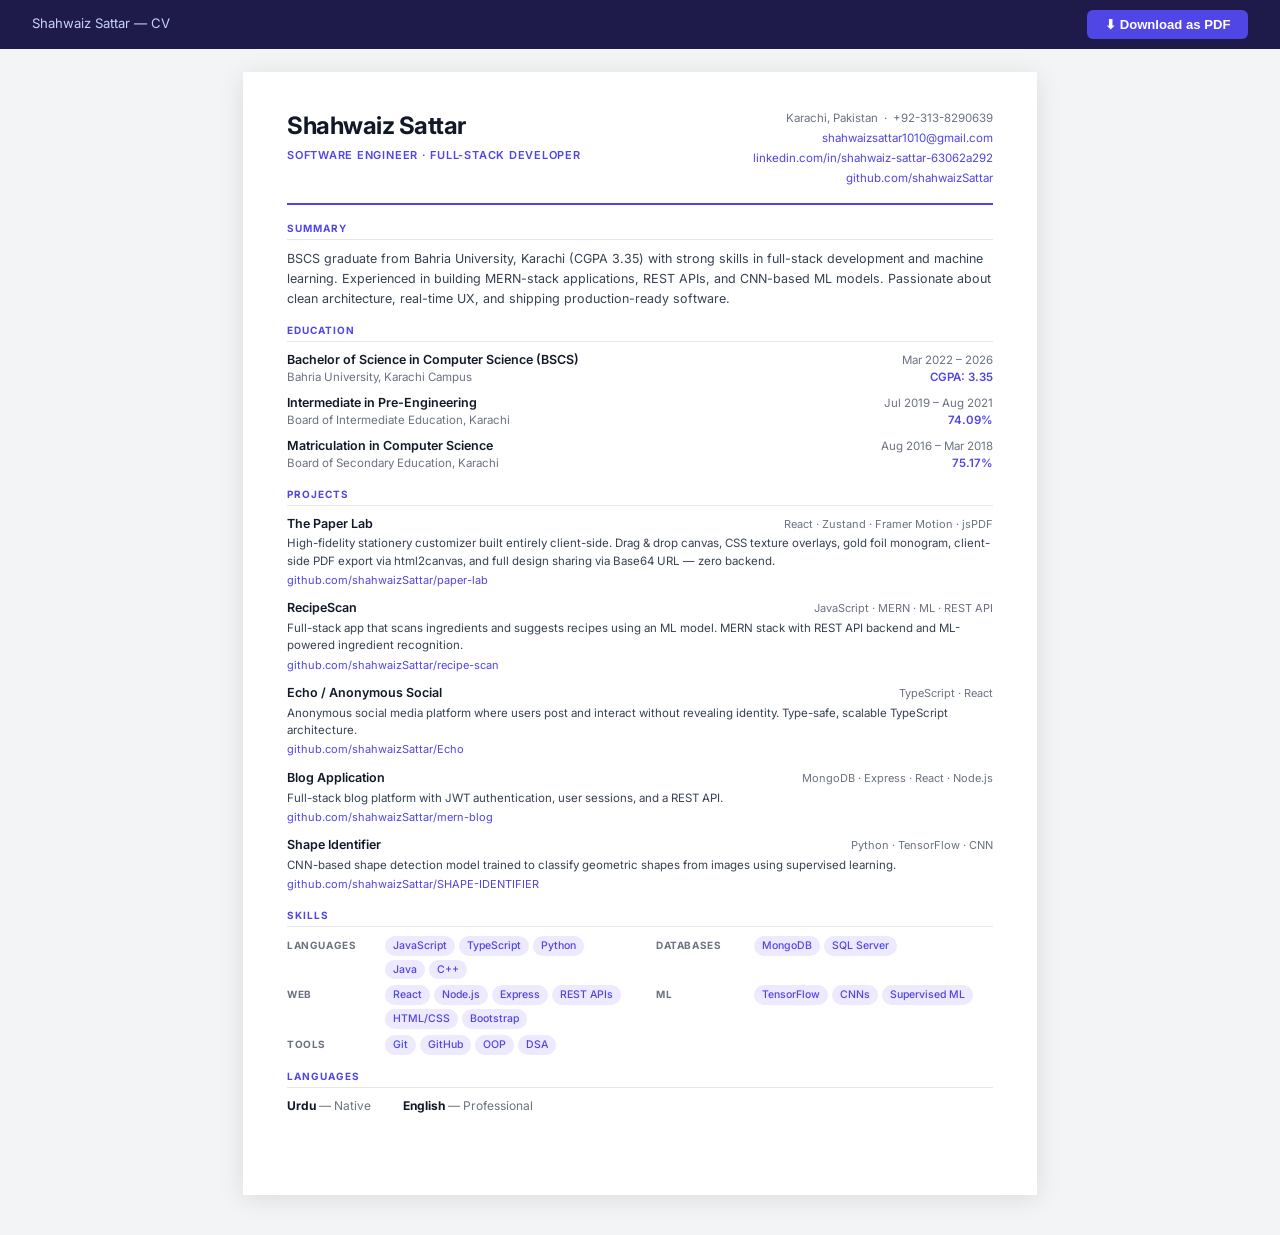
==== cv.html @ 79f1ed9a "Initial portfolio commit" ====
<!DOCTYPE html>
<html lang="en">
<head>
  <meta charset="UTF-8" />
  <meta name="viewport" content="width=device-width, initial-scale=1.0" />
  <title>Shahwaiz Sattar — CV</title>
  <link rel="preconnect" href="https://fonts.googleapis.com" />
  <link href="https://fonts.googleapis.com/css2?family=Inter:wght@300;400;500;600;700&display=swap" rel="stylesheet" />
  <style>
    *, *::before, *::after { box-sizing: border-box; margin: 0; padding: 0; }

    :root {
      --accent: #4f46e5;
      --text: #111827;
      --muted: #6b7280;
      --border: #e5e7eb;
    }

    body {
      font-family: 'Inter', sans-serif;
      background: #f3f4f6;
      color: var(--text);
      font-size: 13px;
      line-height: 1.5;
    }

    /* ── DOWNLOAD BAR ── */
    .bar {
      position: fixed;
      top: 0; left: 0; right: 0;
      z-index: 100;
      background: #1e1b4b;
      padding: 0.6rem 2rem;
      display: flex;
      align-items: center;
      justify-content: space-between;
    }
    .bar span { color: #c7d2fe; font-size: 0.82rem; }
    .dl-btn {
      background: #4f46e5;
      color: #fff;
      border: none;
      padding: 0.45rem 1.1rem;
      border-radius: 6px;
      font-size: 0.82rem;
      font-weight: 600;
      cursor: pointer;
    }
    .dl-btn:hover { background: #4338ca; }

    /* ── PAGE WRAPPER ── */
    .page {
      width: 794px;
      min-height: 1123px;
      margin: 72px auto 40px;
      background: #fff;
      box-shadow: 0 4px 24px rgba(0,0,0,0.1);
      padding: 36px 44px 32px;
    }

    /* ── HEADER ── */
    .cv-header {
      display: flex;
      justify-content: space-between;
      align-items: flex-start;
      padding-bottom: 14px;
      border-bottom: 2px solid var(--accent);
      margin-bottom: 16px;
    }
    .cv-name { font-size: 24px; font-weight: 700; letter-spacing: -0.02em; }
    .cv-title {
      font-size: 11px; font-weight: 600;
      color: var(--accent);
      text-transform: uppercase;
      letter-spacing: 0.07em;
      margin-top: 3px;
    }
    .cv-contact {
      text-align: right;
      font-size: 11.5px;
      color: var(--muted);
      line-height: 1.75;
    }
    .cv-contact a { color: var(--accent); text-decoration: none; }

    /* ── SECTION ── */
    .sec { margin-bottom: 14px; }
    .sec-title {
      font-size: 10px; font-weight: 700;
      text-transform: uppercase;
      letter-spacing: 0.1em;
      color: var(--accent);
      border-bottom: 1px solid var(--border);
      padding-bottom: 3px;
      margin-bottom: 9px;
    }

    /* ── SUMMARY ── */
    .summary { font-size: 12.5px; color: #374151; line-height: 1.6; }

    /* ── EDUCATION ── */
    .edu-row {
      display: flex;
      justify-content: space-between;
      align-items: baseline;
      margin-bottom: 7px;
      gap: 1rem;
    }
    .edu-deg { font-weight: 600; font-size: 12.5px; }
    .edu-school { font-size: 11.5px; color: var(--muted); }
    .edu-right { text-align: right; font-size: 11.5px; color: var(--muted); white-space: nowrap; }
    .edu-grade { font-weight: 600; color: var(--accent); }

    /* ── PROJECTS ── */
    .proj { margin-bottom: 10px; }
    .proj-top {
      display: flex;
      justify-content: space-between;
      align-items: baseline;
      gap: 0.5rem;
    }
    .proj-name { font-weight: 600; font-size: 12.5px; }
    .proj-stack { font-size: 11px; color: var(--muted); white-space: nowrap; }
    .proj-desc { font-size: 11.5px; color: #374151; margin-top: 2px; line-height: 1.5; }
    .proj-link { font-size: 11px; color: var(--accent); text-decoration: none; }

    /* ── SKILLS ── */
    .skills-grid {
      display: grid;
      grid-template-columns: 1fr 1fr;
      gap: 6px 2rem;
    }
    .sk-row { display: flex; align-items: baseline; gap: 0.5rem; }
    .sk-label {
      font-size: 10px; font-weight: 700;
      text-transform: uppercase;
      letter-spacing: 0.06em;
      color: var(--muted);
      white-space: nowrap;
      min-width: 90px;
    }
    .sk-pills { display: flex; flex-wrap: wrap; gap: 4px; }
    .pill {
      background: #ede9fe;
      color: #4f46e5;
      font-size: 10.5px;
      font-weight: 500;
      padding: 2px 8px;
      border-radius: 100px;
    }

    /* ── LANGUAGES ── */
    .lang-row { display: flex; gap: 2rem; font-size: 12px; }
    .lang-row span { color: var(--muted); }

    /* ── PRINT ── */
    @media print {
      body { background: #fff; }
      .bar { display: none; }
      .page {
        margin: 0; box-shadow: none;
        width: 100%; min-height: unset;
        padding: 28px 36px;
      }
      @page { size: A4; margin: 0; }
    }
  </style>
</head>
<body>

  <div class="bar">
    <span>Shahwaiz Sattar — CV</span>
    <button class="dl-btn" onclick="window.print()">⬇ Download as PDF</button>
  </div>

  <div class="page">

    <!-- HEADER -->
    <div class="cv-header">
      <div>
        <div class="cv-name">Shahwaiz Sattar</div>
        <div class="cv-title">Software Engineer · Full-Stack Developer</div>
      </div>
      <div class="cv-contact">
        <div>Karachi, Pakistan &nbsp;·&nbsp; +92-313-8290639</div>
        <div><a href="mailto:shahwaizsattar1010@gmail.com">shahwaizsattar1010@gmail.com</a></div>
        <div><a href="https://linkedin.com/in/shahwaiz-sattar-63062a292">linkedin.com/in/shahwaiz-sattar-63062a292</a></div>
        <div><a href="https://github.com/shahwaizSattar">github.com/shahwaizSattar</a></div>
      </div>
    </div>

    <!-- SUMMARY -->
    <div class="sec">
      <div class="sec-title">Summary</div>
      <p class="summary">BSCS graduate from Bahria University, Karachi (CGPA 3.35) with strong skills in full-stack development and machine learning. Experienced in building MERN-stack applications, REST APIs, and CNN-based ML models. Passionate about clean architecture, real-time UX, and shipping production-ready software.</p>
    </div>

    <!-- EDUCATION -->
    <div class="sec">
      <div class="sec-title">Education</div>

      <div class="edu-row">
        <div>
          <div class="edu-deg">Bachelor of Science in Computer Science (BSCS)</div>
          <div class="edu-school">Bahria University, Karachi Campus</div>
        </div>
        <div class="edu-right"><div>Mar 2022 – 2026</div><div class="edu-grade">CGPA: 3.35</div></div>
      </div>

      <div class="edu-row">
        <div>
          <div class="edu-deg">Intermediate in Pre-Engineering</div>
          <div class="edu-school">Board of Intermediate Education, Karachi</div>
        </div>
        <div class="edu-right"><div>Jul 2019 – Aug 2021</div><div class="edu-grade">74.09%</div></div>
      </div>

      <div class="edu-row">
        <div>
          <div class="edu-deg">Matriculation in Computer Science</div>
          <div class="edu-school">Board of Secondary Education, Karachi</div>
        </div>
        <div class="edu-right"><div>Aug 2016 – Mar 2018</div><div class="edu-grade">75.17%</div></div>
      </div>
    </div>

    <!-- PROJECTS -->
    <div class="sec">
      <div class="sec-title">Projects</div>

      <div class="proj">
        <div class="proj-top">
          <span class="proj-name">The Paper Lab</span>
          <span class="proj-stack">React · Zustand · Framer Motion · jsPDF</span>
        </div>
        <div class="proj-desc">High-fidelity stationery customizer built entirely client-side. Drag &amp; drop canvas, CSS texture overlays, gold foil monogram, client-side PDF export via html2canvas, and full design sharing via Base64 URL — zero backend.</div>
        <a class="proj-link" href="https://github.com/shahwaizSattar/paper-lab">github.com/shahwaizSattar/paper-lab</a>
      </div>

      <div class="proj">
        <div class="proj-top">
          <span class="proj-name">RecipeScan</span>
          <span class="proj-stack">JavaScript · MERN · ML · REST API</span>
        </div>
        <div class="proj-desc">Full-stack app that scans ingredients and suggests recipes using an ML model. MERN stack with REST API backend and ML-powered ingredient recognition.</div>
        <a class="proj-link" href="https://github.com/shahwaizSattar/recipe-scan">github.com/shahwaizSattar/recipe-scan</a>
      </div>

      <div class="proj">
        <div class="proj-top">
          <span class="proj-name">Echo / Anonymous Social</span>
          <span class="proj-stack">TypeScript · React</span>
        </div>
        <div class="proj-desc">Anonymous social media platform where users post and interact without revealing identity. Type-safe, scalable TypeScript architecture.</div>
        <a class="proj-link" href="https://github.com/shahwaizSattar/Echo">github.com/shahwaizSattar/Echo</a>
      </div>

      <div class="proj">
        <div class="proj-top">
          <span class="proj-name">Blog Application</span>
          <span class="proj-stack">MongoDB · Express · React · Node.js</span>
        </div>
        <div class="proj-desc">Full-stack blog platform with JWT authentication, user sessions, and a REST API.</div>
        <a class="proj-link" href="https://github.com/shahwaizSattar/mern-blog">github.com/shahwaizSattar/mern-blog</a>
      </div>

      <div class="proj">
        <div class="proj-top">
          <span class="proj-name">Shape Identifier</span>
          <span class="proj-stack">Python · TensorFlow · CNN</span>
        </div>
        <div class="proj-desc">CNN-based shape detection model trained to classify geometric shapes from images using supervised learning.</div>
        <a class="proj-link" href="https://github.com/shahwaizSattar/SHAPE-IDENTIFIER">github.com/shahwaizSattar/SHAPE-IDENTIFIER</a>
      </div>
    </div>

    <!-- SKILLS -->
    <div class="sec">
      <div class="sec-title">Skills</div>
      <div class="skills-grid">
        <div class="sk-row">
          <span class="sk-label">Languages</span>
          <div class="sk-pills">
            <span class="pill">JavaScript</span><span class="pill">TypeScript</span><span class="pill">Python</span><span class="pill">Java</span><span class="pill">C++</span>
          </div>
        </div>
        <div class="sk-row">
          <span class="sk-label">Databases</span>
          <div class="sk-pills">
            <span class="pill">MongoDB</span><span class="pill">SQL Server</span>
          </div>
        </div>
        <div class="sk-row">
          <span class="sk-label">Web</span>
          <div class="sk-pills">
            <span class="pill">React</span><span class="pill">Node.js</span><span class="pill">Express</span><span class="pill">REST APIs</span><span class="pill">HTML/CSS</span><span class="pill">Bootstrap</span>
          </div>
        </div>
        <div class="sk-row">
          <span class="sk-label">ML</span>
          <div class="sk-pills">
            <span class="pill">TensorFlow</span><span class="pill">CNNs</span><span class="pill">Supervised ML</span>
          </div>
        </div>
        <div class="sk-row">
          <span class="sk-label">Tools</span>
          <div class="sk-pills">
            <span class="pill">Git</span><span class="pill">GitHub</span><span class="pill">OOP</span><span class="pill">DSA</span>
          </div>
        </div>
      </div>
    </div>

    <!-- LANGUAGES -->
    <div class="sec">
      <div class="sec-title">Languages</div>
      <div class="lang-row">
        <div><strong>Urdu</strong> <span>— Native</span></div>
        <div><strong>English</strong> <span>— Professional</span></div>
      </div>
    </div>

  </div>
</body>
</html>
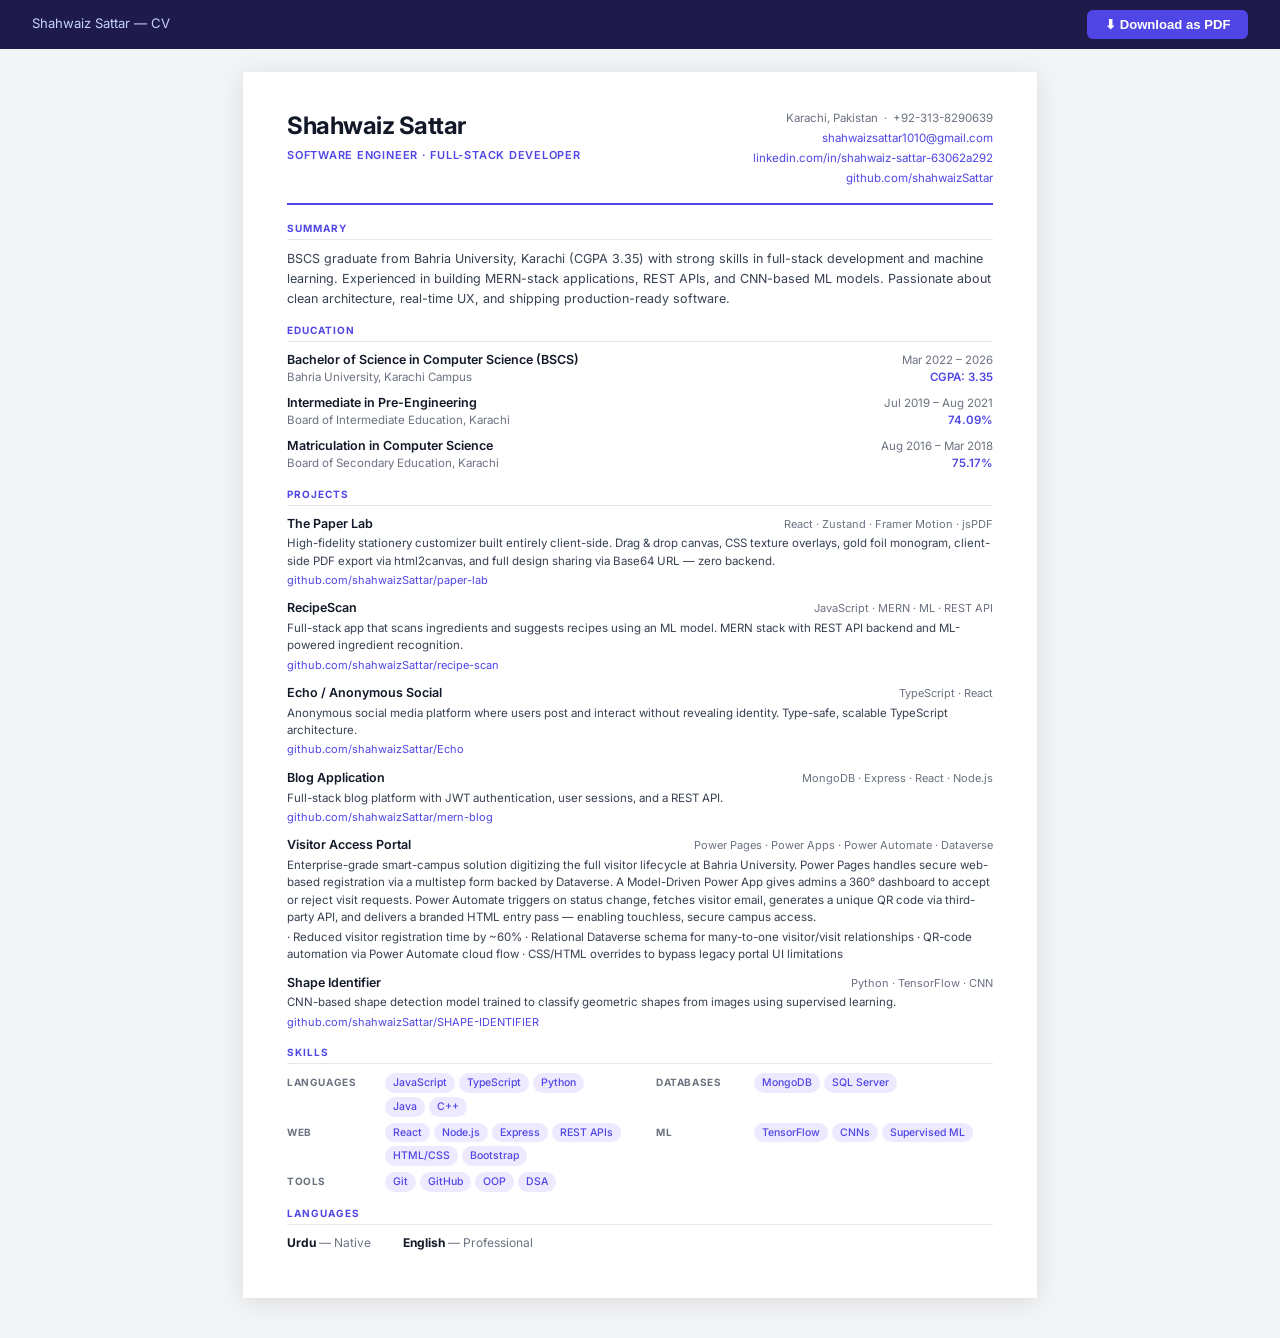
==== commit 8609f66f: "Add Visitor Access Portal project" ====
--- a/cv.html
+++ b/cv.html
@@ -266,6 +266,17 @@
 
       <div class="proj">
         <div class="proj-top">
+          <span class="proj-name">Visitor Access Portal</span>
+          <span class="proj-stack">Power Pages · Power Apps · Power Automate · Dataverse</span>
+        </div>
+        <div class="proj-desc">Enterprise-grade smart-campus solution digitizing the full visitor lifecycle at Bahria University. Power Pages handles secure web-based registration via a multistep form backed by Dataverse. A Model-Driven Power App gives admins a 360° dashboard to accept or reject visit requests. Power Automate triggers on status change, fetches visitor email, generates a unique QR code via third-party API, and delivers a branded HTML entry pass — enabling touchless, secure campus access.</div>
+        <div class="proj-desc" style="margin-top:3px; color:#374151;">
+          · Reduced visitor registration time by ~60% · Relational Dataverse schema for many-to-one visitor/visit relationships · QR-code automation via Power Automate cloud flow · CSS/HTML overrides to bypass legacy portal UI limitations
+        </div>
+      </div>
+
+      <div class="proj">
+        <div class="proj-top">
           <span class="proj-name">Shape Identifier</span>
           <span class="proj-stack">Python · TensorFlow · CNN</span>
         </div>
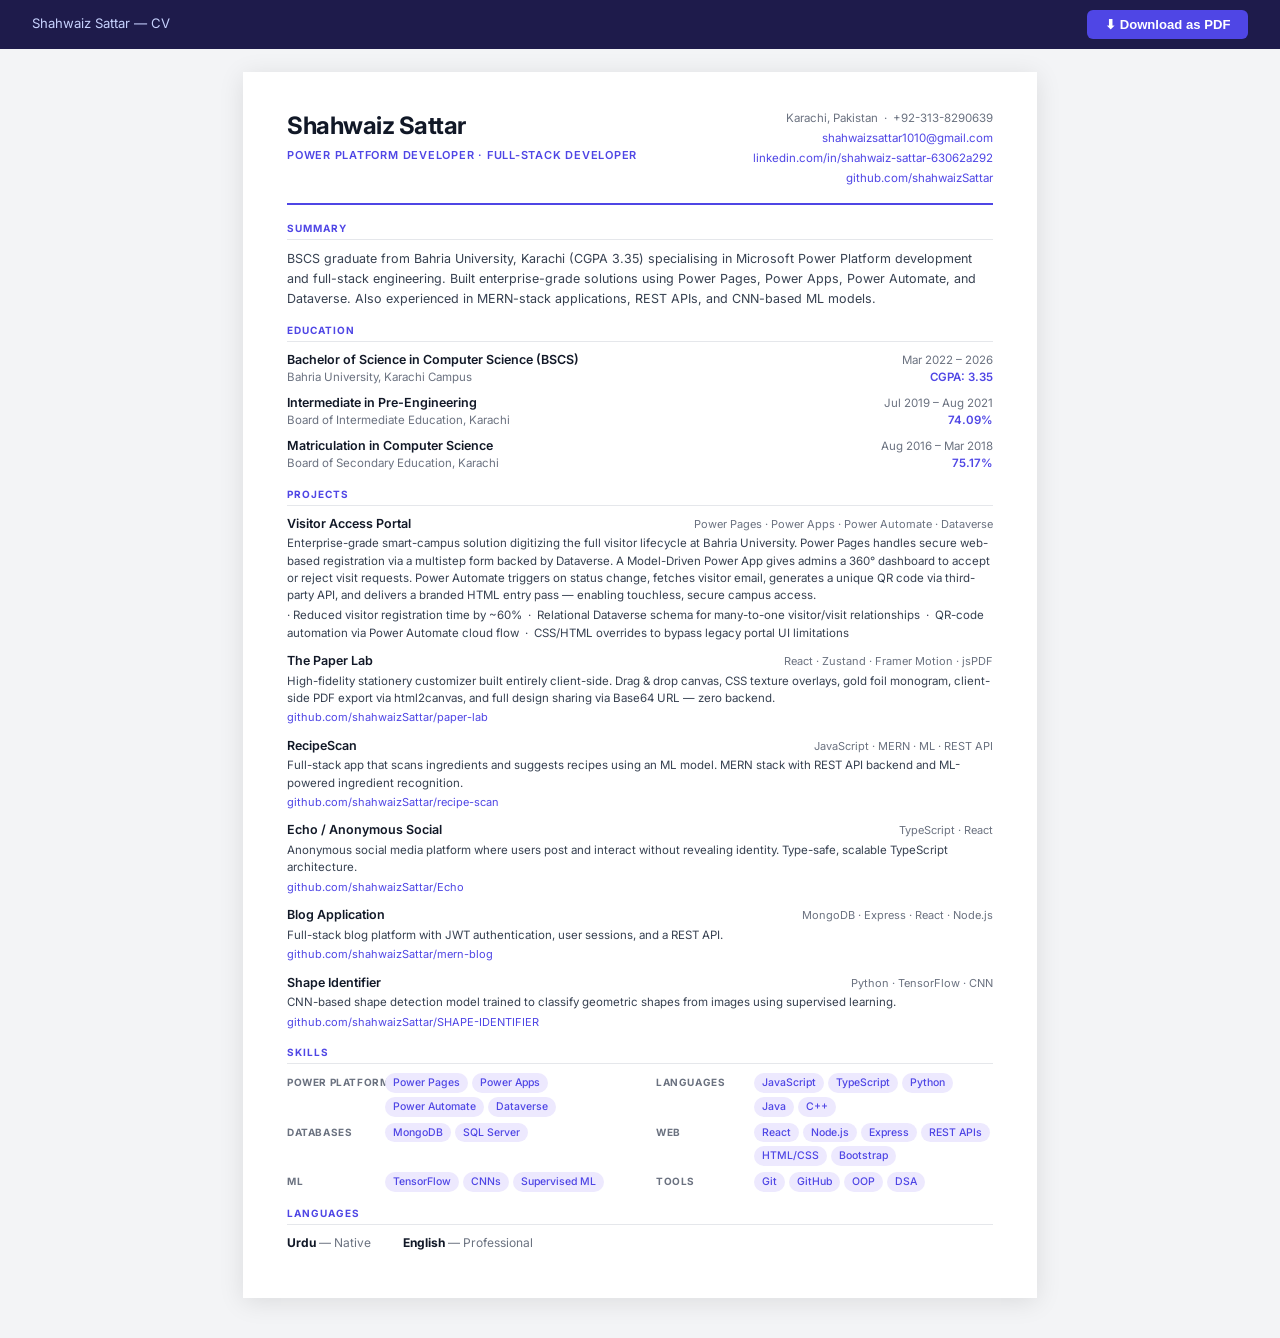
==== commit f93d1caf: "Power Platform Developer title, reorder projects, update summary and skills" ====
--- a/cv.html
+++ b/cv.html
@@ -179,7 +179,7 @@
     <div class="cv-header">
       <div>
         <div class="cv-name">Shahwaiz Sattar</div>
-        <div class="cv-title">Software Engineer · Full-Stack Developer</div>
+        <div class="cv-title">Power Platform Developer · Full-Stack Developer</div>
       </div>
       <div class="cv-contact">
         <div>Karachi, Pakistan &nbsp;·&nbsp; +92-313-8290639</div>
@@ -192,7 +192,7 @@
     <!-- SUMMARY -->
     <div class="sec">
       <div class="sec-title">Summary</div>
-      <p class="summary">BSCS graduate from Bahria University, Karachi (CGPA 3.35) with strong skills in full-stack development and machine learning. Experienced in building MERN-stack applications, REST APIs, and CNN-based ML models. Passionate about clean architecture, real-time UX, and shipping production-ready software.</p>
+      <p class="summary">BSCS graduate from Bahria University, Karachi (CGPA 3.35) specialising in Microsoft Power Platform development and full-stack engineering. Built enterprise-grade solutions using Power Pages, Power Apps, Power Automate, and Dataverse. Also experienced in MERN-stack applications, REST APIs, and CNN-based ML models.</p>
     </div>
 
     <!-- EDUCATION -->
@@ -230,6 +230,15 @@
 
       <div class="proj">
         <div class="proj-top">
+          <span class="proj-name">Visitor Access Portal</span>
+          <span class="proj-stack">Power Pages · Power Apps · Power Automate · Dataverse</span>
+        </div>
+        <div class="proj-desc">Enterprise-grade smart-campus solution digitizing the full visitor lifecycle at Bahria University. Power Pages handles secure web-based registration via a multistep form backed by Dataverse. A Model-Driven Power App gives admins a 360° dashboard to accept or reject visit requests. Power Automate triggers on status change, fetches visitor email, generates a unique QR code via third-party API, and delivers a branded HTML entry pass — enabling touchless, secure campus access.</div>
+        <div class="proj-desc" style="margin-top:3px;">· Reduced visitor registration time by ~60% &nbsp;·&nbsp; Relational Dataverse schema for many-to-one visitor/visit relationships &nbsp;·&nbsp; QR-code automation via Power Automate cloud flow &nbsp;·&nbsp; CSS/HTML overrides to bypass legacy portal UI limitations</div>
+      </div>
+
+      <div class="proj">
+        <div class="proj-top">
           <span class="proj-name">The Paper Lab</span>
           <span class="proj-stack">React · Zustand · Framer Motion · jsPDF</span>
         </div>
@@ -266,17 +275,6 @@
 
       <div class="proj">
         <div class="proj-top">
-          <span class="proj-name">Visitor Access Portal</span>
-          <span class="proj-stack">Power Pages · Power Apps · Power Automate · Dataverse</span>
-        </div>
-        <div class="proj-desc">Enterprise-grade smart-campus solution digitizing the full visitor lifecycle at Bahria University. Power Pages handles secure web-based registration via a multistep form backed by Dataverse. A Model-Driven Power App gives admins a 360° dashboard to accept or reject visit requests. Power Automate triggers on status change, fetches visitor email, generates a unique QR code via third-party API, and delivers a branded HTML entry pass — enabling touchless, secure campus access.</div>
-        <div class="proj-desc" style="margin-top:3px; color:#374151;">
-          · Reduced visitor registration time by ~60% · Relational Dataverse schema for many-to-one visitor/visit relationships · QR-code automation via Power Automate cloud flow · CSS/HTML overrides to bypass legacy portal UI limitations
-        </div>
-      </div>
-
-      <div class="proj">
-        <div class="proj-top">
           <span class="proj-name">Shape Identifier</span>
           <span class="proj-stack">Python · TensorFlow · CNN</span>
         </div>
@@ -289,6 +287,12 @@
     <div class="sec">
       <div class="sec-title">Skills</div>
       <div class="skills-grid">
+        <div class="sk-row">
+          <span class="sk-label">Power Platform</span>
+          <div class="sk-pills">
+            <span class="pill">Power Pages</span><span class="pill">Power Apps</span><span class="pill">Power Automate</span><span class="pill">Dataverse</span>
+          </div>
+        </div>
         <div class="sk-row">
           <span class="sk-label">Languages</span>
           <div class="sk-pills">
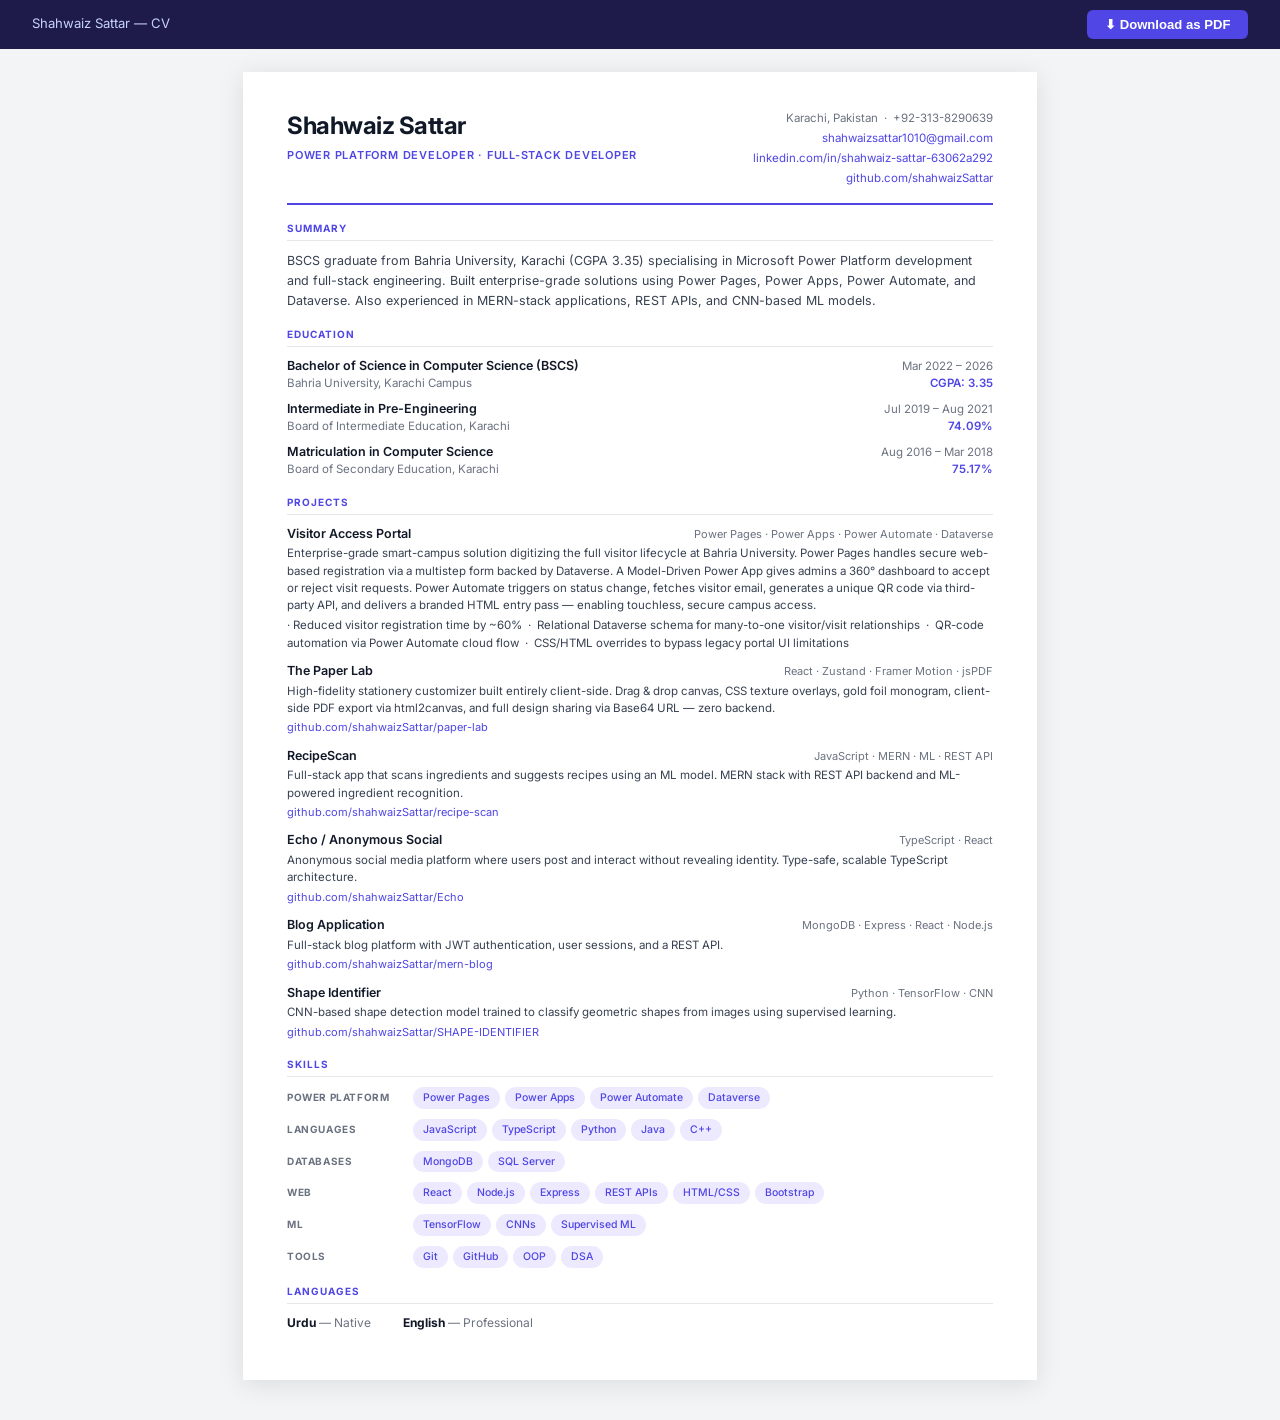
==== commit a1416610: "Fix skills layout - stacked rows with proper spacing" ====
--- a/cv.html
+++ b/cv.html
@@ -84,15 +84,15 @@
     .cv-contact a { color: var(--accent); text-decoration: none; }
 
     /* ── SECTION ── */
-    .sec { margin-bottom: 14px; }
+    .sec { margin-bottom: 16px; }
     .sec-title {
       font-size: 10px; font-weight: 700;
       text-transform: uppercase;
       letter-spacing: 0.1em;
       color: var(--accent);
       border-bottom: 1px solid var(--border);
-      padding-bottom: 3px;
-      margin-bottom: 9px;
+      padding-bottom: 4px;
+      margin-bottom: 10px;
     }
 
     /* ── SUMMARY ── */
@@ -126,26 +126,31 @@
 
     /* ── SKILLS ── */
     .skills-grid {
-      display: grid;
-      grid-template-columns: 1fr 1fr;
-      gap: 6px 2rem;
-    }
-    .sk-row { display: flex; align-items: baseline; gap: 0.5rem; }
+      display: flex;
+      flex-direction: column;
+      gap: 10px;
+    }
+    .sk-row {
+      display: flex;
+      align-items: flex-start;
+      gap: 1rem;
+    }
     .sk-label {
       font-size: 10px; font-weight: 700;
       text-transform: uppercase;
       letter-spacing: 0.06em;
       color: var(--muted);
       white-space: nowrap;
-      min-width: 90px;
-    }
-    .sk-pills { display: flex; flex-wrap: wrap; gap: 4px; }
+      min-width: 110px;
+      padding-top: 3px;
+    }
+    .sk-pills { display: flex; flex-wrap: wrap; gap: 5px; }
     .pill {
       background: #ede9fe;
       color: #4f46e5;
       font-size: 10.5px;
       font-weight: 500;
-      padding: 2px 8px;
+      padding: 3px 10px;
       border-radius: 100px;
     }
 
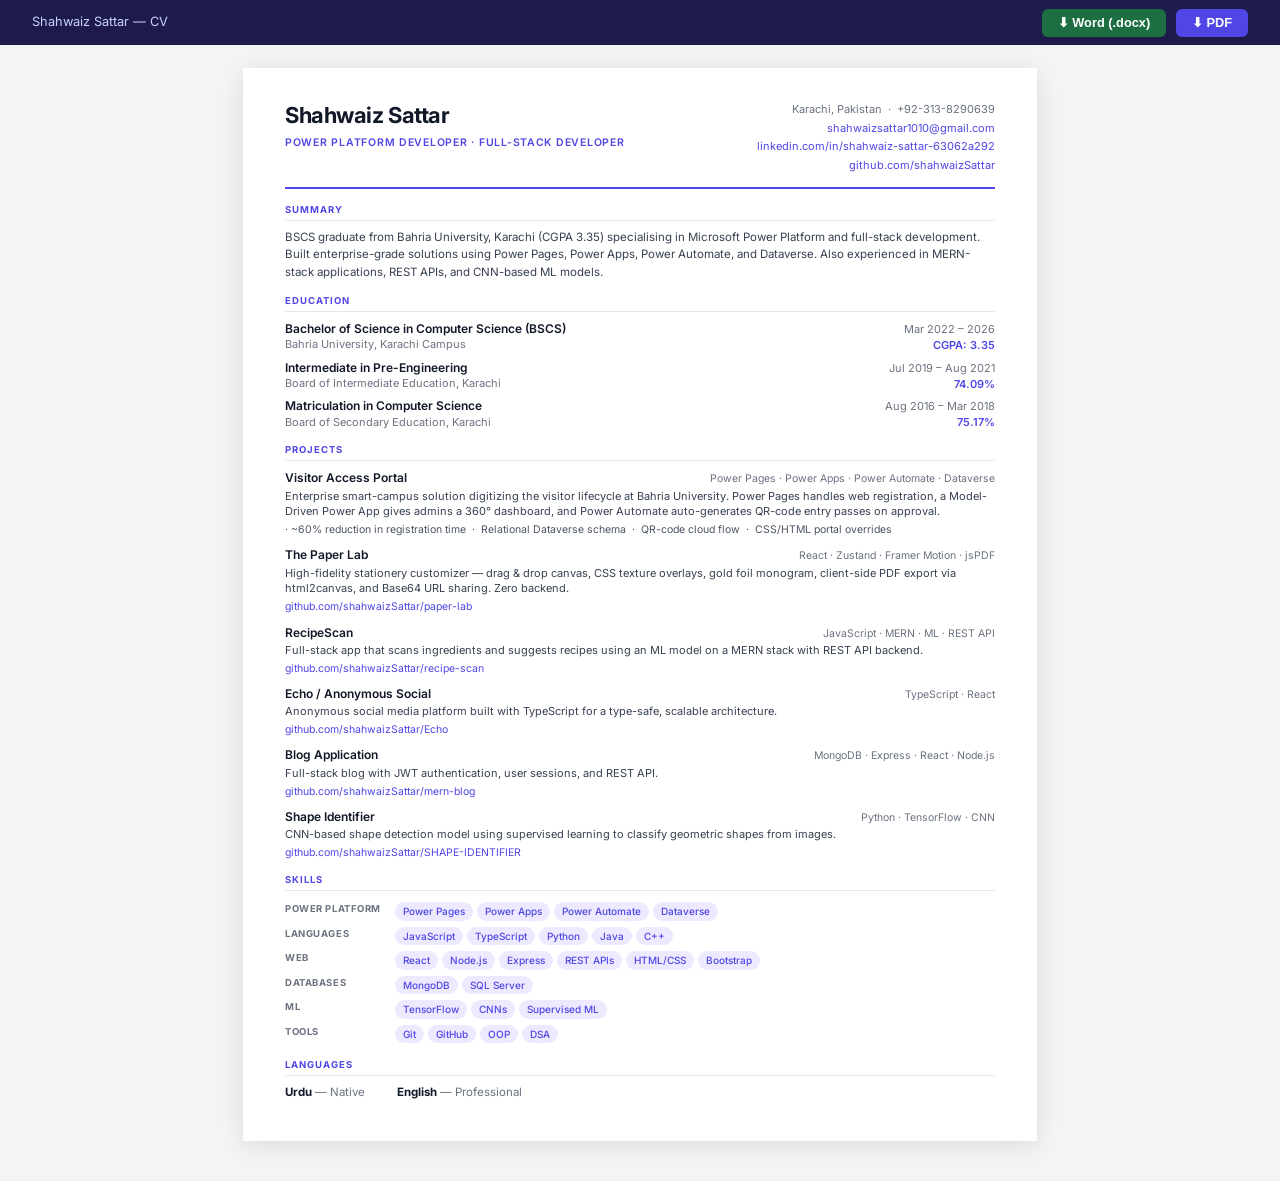
==== commit e2d7737d: "Fix single page layout, table-based skills, add Word download" ====
--- a/cv.html
+++ b/cv.html
@@ -20,42 +20,46 @@
       font-family: 'Inter', sans-serif;
       background: #f3f4f6;
       color: var(--text);
-      font-size: 13px;
-      line-height: 1.5;
-    }
-
-    /* ── DOWNLOAD BAR ── */
+      font-size: 12.5px;
+      line-height: 1.45;
+    }
+
+    /* ── BAR ── */
     .bar {
       position: fixed;
       top: 0; left: 0; right: 0;
       z-index: 100;
       background: #1e1b4b;
-      padding: 0.6rem 2rem;
+      padding: 0.55rem 2rem;
       display: flex;
       align-items: center;
       justify-content: space-between;
-    }
-    .bar span { color: #c7d2fe; font-size: 0.82rem; }
+      gap: 1rem;
+    }
+    .bar span { color: #c7d2fe; font-size: 0.8rem; }
+    .bar-btns { display: flex; gap: 0.6rem; }
     .dl-btn {
       background: #4f46e5;
       color: #fff;
       border: none;
-      padding: 0.45rem 1.1rem;
+      padding: 0.4rem 1rem;
       border-radius: 6px;
-      font-size: 0.82rem;
+      font-size: 0.8rem;
       font-weight: 600;
       cursor: pointer;
+      white-space: nowrap;
     }
     .dl-btn:hover { background: #4338ca; }
-
-    /* ── PAGE WRAPPER ── */
+    .dl-btn.word { background: #1d6f42; }
+    .dl-btn.word:hover { background: #155c36; }
+
+    /* ── PAGE ── */
     .page {
       width: 794px;
-      min-height: 1123px;
-      margin: 72px auto 40px;
+      margin: 68px auto 40px;
       background: #fff;
       box-shadow: 0 4px 24px rgba(0,0,0,0.1);
-      padding: 36px 44px 32px;
+      padding: 32px 42px 28px;
     }
 
     /* ── HEADER ── */
@@ -63,13 +67,13 @@
       display: flex;
       justify-content: space-between;
       align-items: flex-start;
-      padding-bottom: 14px;
+      padding-bottom: 12px;
       border-bottom: 2px solid var(--accent);
-      margin-bottom: 16px;
-    }
-    .cv-name { font-size: 24px; font-weight: 700; letter-spacing: -0.02em; }
+      margin-bottom: 14px;
+    }
+    .cv-name { font-size: 22px; font-weight: 700; letter-spacing: -0.02em; }
     .cv-title {
-      font-size: 11px; font-weight: 600;
+      font-size: 10.5px; font-weight: 600;
       color: var(--accent);
       text-transform: uppercase;
       letter-spacing: 0.07em;
@@ -77,85 +81,80 @@
     }
     .cv-contact {
       text-align: right;
-      font-size: 11.5px;
+      font-size: 11px;
       color: var(--muted);
-      line-height: 1.75;
+      line-height: 1.7;
     }
     .cv-contact a { color: var(--accent); text-decoration: none; }
 
-    /* ── SECTION ── */
-    .sec { margin-bottom: 16px; }
+    /* ── SECTIONS ── */
+    .sec { margin-bottom: 12px; }
     .sec-title {
-      font-size: 10px; font-weight: 700;
+      font-size: 9.5px; font-weight: 700;
       text-transform: uppercase;
       letter-spacing: 0.1em;
       color: var(--accent);
       border-bottom: 1px solid var(--border);
-      padding-bottom: 4px;
-      margin-bottom: 10px;
+      padding-bottom: 3px;
+      margin-bottom: 8px;
     }
 
     /* ── SUMMARY ── */
-    .summary { font-size: 12.5px; color: #374151; line-height: 1.6; }
+    .summary { font-size: 11.5px; color: #374151; line-height: 1.55; }
 
     /* ── EDUCATION ── */
     .edu-row {
       display: flex;
       justify-content: space-between;
       align-items: baseline;
-      margin-bottom: 7px;
+      margin-bottom: 5px;
       gap: 1rem;
     }
-    .edu-deg { font-weight: 600; font-size: 12.5px; }
-    .edu-school { font-size: 11.5px; color: var(--muted); }
-    .edu-right { text-align: right; font-size: 11.5px; color: var(--muted); white-space: nowrap; }
+    .edu-deg { font-weight: 600; font-size: 12px; }
+    .edu-school { font-size: 11px; color: var(--muted); }
+    .edu-right { text-align: right; font-size: 11px; color: var(--muted); white-space: nowrap; }
     .edu-grade { font-weight: 600; color: var(--accent); }
 
     /* ── PROJECTS ── */
-    .proj { margin-bottom: 10px; }
+    .proj { margin-bottom: 8px; }
     .proj-top {
       display: flex;
       justify-content: space-between;
       align-items: baseline;
       gap: 0.5rem;
     }
-    .proj-name { font-weight: 600; font-size: 12.5px; }
-    .proj-stack { font-size: 11px; color: var(--muted); white-space: nowrap; }
-    .proj-desc { font-size: 11.5px; color: #374151; margin-top: 2px; line-height: 1.5; }
-    .proj-link { font-size: 11px; color: var(--accent); text-decoration: none; }
+    .proj-name { font-weight: 600; font-size: 12px; }
+    .proj-stack { font-size: 10.5px; color: var(--muted); white-space: nowrap; flex-shrink: 0; }
+    .proj-desc { font-size: 11px; color: #374151; margin-top: 2px; line-height: 1.45; }
+    .proj-bullets { font-size: 10.5px; color: #4b5563; margin-top: 2px; line-height: 1.5; }
+    .proj-link { font-size: 10.5px; color: var(--accent); text-decoration: none; }
 
     /* ── SKILLS ── */
-    .skills-grid {
-      display: flex;
-      flex-direction: column;
-      gap: 10px;
-    }
-    .sk-row {
-      display: flex;
-      align-items: flex-start;
-      gap: 1rem;
-    }
+    .skills-table { width: 100%; border-collapse: collapse; }
+    .skills-table tr { vertical-align: top; }
+    .skills-table td { padding: 3px 0; }
     .sk-label {
-      font-size: 10px; font-weight: 700;
+      font-size: 9.5px; font-weight: 700;
       text-transform: uppercase;
       letter-spacing: 0.06em;
       color: var(--muted);
       white-space: nowrap;
-      min-width: 110px;
-      padding-top: 3px;
-    }
-    .sk-pills { display: flex; flex-wrap: wrap; gap: 5px; }
+      width: 110px;
+      padding-right: 12px;
+      padding-top: 4px;
+    }
+    .sk-pills { display: flex; flex-wrap: wrap; gap: 4px; }
     .pill {
       background: #ede9fe;
       color: #4f46e5;
-      font-size: 10.5px;
+      font-size: 10px;
       font-weight: 500;
-      padding: 3px 10px;
+      padding: 2px 8px;
       border-radius: 100px;
     }
 
     /* ── LANGUAGES ── */
-    .lang-row { display: flex; gap: 2rem; font-size: 12px; }
+    .lang-row { display: flex; gap: 2rem; font-size: 11.5px; }
     .lang-row span { color: var(--muted); }
 
     /* ── PRINT ── */
@@ -164,8 +163,7 @@
       .bar { display: none; }
       .page {
         margin: 0; box-shadow: none;
-        width: 100%; min-height: unset;
-        padding: 28px 36px;
+        width: 100%; padding: 24px 36px;
       }
       @page { size: A4; margin: 0; }
     }
@@ -175,12 +173,14 @@
 
   <div class="bar">
     <span>Shahwaiz Sattar — CV</span>
-    <button class="dl-btn" onclick="window.print()">⬇ Download as PDF</button>
+    <div class="bar-btns">
+      <button class="dl-btn word" onclick="downloadWord()">⬇ Word (.docx)</button>
+      <button class="dl-btn" onclick="window.print()">⬇ PDF</button>
+    </div>
   </div>
 
-  <div class="page">
-
-    <!-- HEADER -->
+  <div class="page" id="cv-page">
+
     <div class="cv-header">
       <div>
         <div class="cv-name">Shahwaiz Sattar</div>
@@ -194,42 +194,27 @@
       </div>
     </div>
 
-    <!-- SUMMARY -->
     <div class="sec">
       <div class="sec-title">Summary</div>
-      <p class="summary">BSCS graduate from Bahria University, Karachi (CGPA 3.35) specialising in Microsoft Power Platform development and full-stack engineering. Built enterprise-grade solutions using Power Pages, Power Apps, Power Automate, and Dataverse. Also experienced in MERN-stack applications, REST APIs, and CNN-based ML models.</p>
-    </div>
-
-    <!-- EDUCATION -->
+      <p class="summary">BSCS graduate from Bahria University, Karachi (CGPA 3.35) specialising in Microsoft Power Platform and full-stack development. Built enterprise-grade solutions using Power Pages, Power Apps, Power Automate, and Dataverse. Also experienced in MERN-stack applications, REST APIs, and CNN-based ML models.</p>
+    </div>
+
     <div class="sec">
       <div class="sec-title">Education</div>
-
       <div class="edu-row">
-        <div>
-          <div class="edu-deg">Bachelor of Science in Computer Science (BSCS)</div>
-          <div class="edu-school">Bahria University, Karachi Campus</div>
-        </div>
+        <div><div class="edu-deg">Bachelor of Science in Computer Science (BSCS)</div><div class="edu-school">Bahria University, Karachi Campus</div></div>
         <div class="edu-right"><div>Mar 2022 – 2026</div><div class="edu-grade">CGPA: 3.35</div></div>
       </div>
-
       <div class="edu-row">
-        <div>
-          <div class="edu-deg">Intermediate in Pre-Engineering</div>
-          <div class="edu-school">Board of Intermediate Education, Karachi</div>
-        </div>
+        <div><div class="edu-deg">Intermediate in Pre-Engineering</div><div class="edu-school">Board of Intermediate Education, Karachi</div></div>
         <div class="edu-right"><div>Jul 2019 – Aug 2021</div><div class="edu-grade">74.09%</div></div>
       </div>
-
       <div class="edu-row">
-        <div>
-          <div class="edu-deg">Matriculation in Computer Science</div>
-          <div class="edu-school">Board of Secondary Education, Karachi</div>
-        </div>
+        <div><div class="edu-deg">Matriculation in Computer Science</div><div class="edu-school">Board of Secondary Education, Karachi</div></div>
         <div class="edu-right"><div>Aug 2016 – Mar 2018</div><div class="edu-grade">75.17%</div></div>
       </div>
     </div>
 
-    <!-- PROJECTS -->
     <div class="sec">
       <div class="sec-title">Projects</div>
 
@@ -238,8 +223,8 @@
           <span class="proj-name">Visitor Access Portal</span>
           <span class="proj-stack">Power Pages · Power Apps · Power Automate · Dataverse</span>
         </div>
-        <div class="proj-desc">Enterprise-grade smart-campus solution digitizing the full visitor lifecycle at Bahria University. Power Pages handles secure web-based registration via a multistep form backed by Dataverse. A Model-Driven Power App gives admins a 360° dashboard to accept or reject visit requests. Power Automate triggers on status change, fetches visitor email, generates a unique QR code via third-party API, and delivers a branded HTML entry pass — enabling touchless, secure campus access.</div>
-        <div class="proj-desc" style="margin-top:3px;">· Reduced visitor registration time by ~60% &nbsp;·&nbsp; Relational Dataverse schema for many-to-one visitor/visit relationships &nbsp;·&nbsp; QR-code automation via Power Automate cloud flow &nbsp;·&nbsp; CSS/HTML overrides to bypass legacy portal UI limitations</div>
+        <div class="proj-desc">Enterprise smart-campus solution digitizing the visitor lifecycle at Bahria University. Power Pages handles web registration, a Model-Driven Power App gives admins a 360° dashboard, and Power Automate auto-generates QR-code entry passes on approval.</div>
+        <div class="proj-bullets">· ~60% reduction in registration time &nbsp;·&nbsp; Relational Dataverse schema &nbsp;·&nbsp; QR-code cloud flow &nbsp;·&nbsp; CSS/HTML portal overrides</div>
       </div>
 
       <div class="proj">
@@ -247,7 +232,7 @@
           <span class="proj-name">The Paper Lab</span>
           <span class="proj-stack">React · Zustand · Framer Motion · jsPDF</span>
         </div>
-        <div class="proj-desc">High-fidelity stationery customizer built entirely client-side. Drag &amp; drop canvas, CSS texture overlays, gold foil monogram, client-side PDF export via html2canvas, and full design sharing via Base64 URL — zero backend.</div>
+        <div class="proj-desc">High-fidelity stationery customizer — drag &amp; drop canvas, CSS texture overlays, gold foil monogram, client-side PDF export via html2canvas, and Base64 URL sharing. Zero backend.</div>
         <a class="proj-link" href="https://github.com/shahwaizSattar/paper-lab">github.com/shahwaizSattar/paper-lab</a>
       </div>
 
@@ -256,7 +241,7 @@
           <span class="proj-name">RecipeScan</span>
           <span class="proj-stack">JavaScript · MERN · ML · REST API</span>
         </div>
-        <div class="proj-desc">Full-stack app that scans ingredients and suggests recipes using an ML model. MERN stack with REST API backend and ML-powered ingredient recognition.</div>
+        <div class="proj-desc">Full-stack app that scans ingredients and suggests recipes using an ML model on a MERN stack with REST API backend.</div>
         <a class="proj-link" href="https://github.com/shahwaizSattar/recipe-scan">github.com/shahwaizSattar/recipe-scan</a>
       </div>
 
@@ -265,7 +250,7 @@
           <span class="proj-name">Echo / Anonymous Social</span>
           <span class="proj-stack">TypeScript · React</span>
         </div>
-        <div class="proj-desc">Anonymous social media platform where users post and interact without revealing identity. Type-safe, scalable TypeScript architecture.</div>
+        <div class="proj-desc">Anonymous social media platform built with TypeScript for a type-safe, scalable architecture.</div>
         <a class="proj-link" href="https://github.com/shahwaizSattar/Echo">github.com/shahwaizSattar/Echo</a>
       </div>
 
@@ -274,7 +259,7 @@
           <span class="proj-name">Blog Application</span>
           <span class="proj-stack">MongoDB · Express · React · Node.js</span>
         </div>
-        <div class="proj-desc">Full-stack blog platform with JWT authentication, user sessions, and a REST API.</div>
+        <div class="proj-desc">Full-stack blog with JWT authentication, user sessions, and REST API.</div>
         <a class="proj-link" href="https://github.com/shahwaizSattar/mern-blog">github.com/shahwaizSattar/mern-blog</a>
       </div>
 
@@ -283,55 +268,41 @@
           <span class="proj-name">Shape Identifier</span>
           <span class="proj-stack">Python · TensorFlow · CNN</span>
         </div>
-        <div class="proj-desc">CNN-based shape detection model trained to classify geometric shapes from images using supervised learning.</div>
+        <div class="proj-desc">CNN-based shape detection model using supervised learning to classify geometric shapes from images.</div>
         <a class="proj-link" href="https://github.com/shahwaizSattar/SHAPE-IDENTIFIER">github.com/shahwaizSattar/SHAPE-IDENTIFIER</a>
       </div>
     </div>
 
-    <!-- SKILLS -->
     <div class="sec">
       <div class="sec-title">Skills</div>
-      <div class="skills-grid">
-        <div class="sk-row">
-          <span class="sk-label">Power Platform</span>
-          <div class="sk-pills">
-            <span class="pill">Power Pages</span><span class="pill">Power Apps</span><span class="pill">Power Automate</span><span class="pill">Dataverse</span>
-          </div>
-        </div>
-        <div class="sk-row">
-          <span class="sk-label">Languages</span>
-          <div class="sk-pills">
-            <span class="pill">JavaScript</span><span class="pill">TypeScript</span><span class="pill">Python</span><span class="pill">Java</span><span class="pill">C++</span>
-          </div>
-        </div>
-        <div class="sk-row">
-          <span class="sk-label">Databases</span>
-          <div class="sk-pills">
-            <span class="pill">MongoDB</span><span class="pill">SQL Server</span>
-          </div>
-        </div>
-        <div class="sk-row">
-          <span class="sk-label">Web</span>
-          <div class="sk-pills">
-            <span class="pill">React</span><span class="pill">Node.js</span><span class="pill">Express</span><span class="pill">REST APIs</span><span class="pill">HTML/CSS</span><span class="pill">Bootstrap</span>
-          </div>
-        </div>
-        <div class="sk-row">
-          <span class="sk-label">ML</span>
-          <div class="sk-pills">
-            <span class="pill">TensorFlow</span><span class="pill">CNNs</span><span class="pill">Supervised ML</span>
-          </div>
-        </div>
-        <div class="sk-row">
-          <span class="sk-label">Tools</span>
-          <div class="sk-pills">
-            <span class="pill">Git</span><span class="pill">GitHub</span><span class="pill">OOP</span><span class="pill">DSA</span>
-          </div>
-        </div>
-      </div>
-    </div>
-
-    <!-- LANGUAGES -->
+      <table class="skills-table">
+        <tr>
+          <td class="sk-label">Power Platform</td>
+          <td><div class="sk-pills"><span class="pill">Power Pages</span><span class="pill">Power Apps</span><span class="pill">Power Automate</span><span class="pill">Dataverse</span></div></td>
+        </tr>
+        <tr>
+          <td class="sk-label">Languages</td>
+          <td><div class="sk-pills"><span class="pill">JavaScript</span><span class="pill">TypeScript</span><span class="pill">Python</span><span class="pill">Java</span><span class="pill">C++</span></div></td>
+        </tr>
+        <tr>
+          <td class="sk-label">Web</td>
+          <td><div class="sk-pills"><span class="pill">React</span><span class="pill">Node.js</span><span class="pill">Express</span><span class="pill">REST APIs</span><span class="pill">HTML/CSS</span><span class="pill">Bootstrap</span></div></td>
+        </tr>
+        <tr>
+          <td class="sk-label">Databases</td>
+          <td><div class="sk-pills"><span class="pill">MongoDB</span><span class="pill">SQL Server</span></div></td>
+        </tr>
+        <tr>
+          <td class="sk-label">ML</td>
+          <td><div class="sk-pills"><span class="pill">TensorFlow</span><span class="pill">CNNs</span><span class="pill">Supervised ML</span></div></td>
+        </tr>
+        <tr>
+          <td class="sk-label">Tools</td>
+          <td><div class="sk-pills"><span class="pill">Git</span><span class="pill">GitHub</span><span class="pill">OOP</span><span class="pill">DSA</span></div></td>
+        </tr>
+      </table>
+    </div>
+
     <div class="sec">
       <div class="sec-title">Languages</div>
       <div class="lang-row">
@@ -341,5 +312,108 @@
     </div>
 
   </div>
+
+  <script>
+    function downloadWord() {
+      const content = `
+<html xmlns:o="urn:schemas-microsoft-com:office:office"
+      xmlns:w="urn:schemas-microsoft-com:office:word"
+      xmlns="http://www.w3.org/TR/REC-html40">
+<head>
+  <meta charset="utf-8">
+  <title>Shahwaiz Sattar CV</title>
+  <!--[if gte mso 9]>
+  <xml><w:WordDocument><w:View>Print</w:View><w:Zoom>100</w:Zoom></w:WordDocument></xml>
+  <![endif]-->
+  <style>
+    body { font-family: Calibri, sans-serif; font-size: 11pt; color: #111827; margin: 2cm; }
+    h1 { font-size: 20pt; font-weight: bold; margin-bottom: 2pt; }
+    .title { font-size: 9pt; color: #4f46e5; text-transform: uppercase; letter-spacing: 1pt; margin-bottom: 4pt; }
+    .contact { font-size: 9pt; color: #6b7280; text-align: right; }
+    hr { border: none; border-top: 2pt solid #4f46e5; margin: 8pt 0 6pt; }
+    .sec-title { font-size: 8pt; font-weight: bold; text-transform: uppercase; color: #4f46e5; letter-spacing: 1pt; border-bottom: 0.5pt solid #e5e7eb; padding-bottom: 2pt; margin: 10pt 0 5pt; }
+    .proj-name { font-weight: bold; font-size: 10.5pt; }
+    .proj-stack { font-size: 9pt; color: #6b7280; }
+    .proj-desc { font-size: 9.5pt; color: #374151; margin: 2pt 0; }
+    .edu-deg { font-weight: bold; font-size: 10.5pt; }
+    .edu-school { font-size: 9.5pt; color: #6b7280; }
+    .skill-row { font-size: 9.5pt; margin-bottom: 3pt; }
+    .skill-label { font-weight: bold; color: #6b7280; text-transform: uppercase; font-size: 8.5pt; }
+    table { width: 100%; }
+    td { vertical-align: top; }
+  </style>
+</head>
+<body>
+<table><tr>
+  <td><h1>Shahwaiz Sattar</h1><div class="title">Power Platform Developer · Full-Stack Developer</div></td>
+  <td class="contact">Karachi, Pakistan · +92-313-8290639<br>shahwaizsattar1010@gmail.com<br>linkedin.com/in/shahwaiz-sattar-63062a292<br>github.com/shahwaizSattar</td>
+</tr></table>
+<hr>
+
+<div class="sec-title">Summary</div>
+<p style="font-size:9.5pt;color:#374151;">BSCS graduate from Bahria University, Karachi (CGPA 3.35) specialising in Microsoft Power Platform and full-stack development. Built enterprise-grade solutions using Power Pages, Power Apps, Power Automate, and Dataverse. Also experienced in MERN-stack applications, REST APIs, and CNN-based ML models.</p>
+
+<div class="sec-title">Education</div>
+<table>
+  <tr><td><div class="edu-deg">Bachelor of Science in Computer Science (BSCS)</div><div class="edu-school">Bahria University, Karachi Campus</div></td><td style="text-align:right;font-size:9.5pt;color:#6b7280;">Mar 2022 – 2026<br><b style="color:#4f46e5;">CGPA: 3.35</b></td></tr>
+  <tr><td><div class="edu-deg">Intermediate in Pre-Engineering</div><div class="edu-school">Board of Intermediate Education, Karachi</div></td><td style="text-align:right;font-size:9.5pt;color:#6b7280;">Jul 2019 – Aug 2021<br><b style="color:#4f46e5;">74.09%</b></td></tr>
+  <tr><td><div class="edu-deg">Matriculation in Computer Science</div><div class="edu-school">Board of Secondary Education, Karachi</div></td><td style="text-align:right;font-size:9.5pt;color:#6b7280;">Aug 2016 – Mar 2018<br><b style="color:#4f46e5;">75.17%</b></td></tr>
+</table>
+
+<div class="sec-title">Projects</div>
+
+<div class="proj-name">Visitor Access Portal</div>
+<div class="proj-stack">Power Pages · Power Apps · Power Automate · Dataverse</div>
+<div class="proj-desc">Enterprise smart-campus solution digitizing the visitor lifecycle at Bahria University. Power Pages handles web registration, a Model-Driven Power App gives admins a 360° dashboard, and Power Automate auto-generates QR-code entry passes on approval.</div>
+<div class="proj-desc">· ~60% reduction in registration time · Relational Dataverse schema · QR-code cloud flow · CSS/HTML portal overrides</div>
+
+<br>
+<div class="proj-name">The Paper Lab</div>
+<div class="proj-stack">React · Zustand · Framer Motion · jsPDF</div>
+<div class="proj-desc">High-fidelity stationery customizer — drag &amp; drop canvas, CSS texture overlays, gold foil monogram, client-side PDF export, and Base64 URL sharing. Zero backend. github.com/shahwaizSattar/paper-lab</div>
+
+<br>
+<div class="proj-name">RecipeScan</div>
+<div class="proj-stack">JavaScript · MERN · ML · REST API</div>
+<div class="proj-desc">Full-stack app that scans ingredients and suggests recipes using an ML model on a MERN stack. github.com/shahwaizSattar/recipe-scan</div>
+
+<br>
+<div class="proj-name">Echo / Anonymous Social</div>
+<div class="proj-stack">TypeScript · React</div>
+<div class="proj-desc">Anonymous social media platform with type-safe TypeScript architecture. github.com/shahwaizSattar/Echo</div>
+
+<br>
+<div class="proj-name">Blog Application</div>
+<div class="proj-stack">MongoDB · Express · React · Node.js</div>
+<div class="proj-desc">Full-stack blog with JWT authentication and REST API. github.com/shahwaizSattar/mern-blog</div>
+
+<br>
+<div class="proj-name">Shape Identifier</div>
+<div class="proj-stack">Python · TensorFlow · CNN</div>
+<div class="proj-desc">CNN-based shape detection model using supervised learning. github.com/shahwaizSattar/SHAPE-IDENTIFIER</div>
+
+<div class="sec-title">Skills</div>
+<div class="skill-row"><span class="skill-label">Power Platform: </span>Power Pages · Power Apps · Power Automate · Dataverse</div>
+<div class="skill-row"><span class="skill-label">Languages: </span>JavaScript · TypeScript · Python · Java · C++</div>
+<div class="skill-row"><span class="skill-label">Web: </span>React · Node.js · Express · REST APIs · HTML/CSS · Bootstrap</div>
+<div class="skill-row"><span class="skill-label">Databases: </span>MongoDB · SQL Server</div>
+<div class="skill-row"><span class="skill-label">ML: </span>TensorFlow · CNNs · Supervised ML</div>
+<div class="skill-row"><span class="skill-label">Tools: </span>Git · GitHub · OOP · DSA</div>
+
+<div class="sec-title">Languages</div>
+<div class="skill-row"><b>Urdu</b> — Native &nbsp;&nbsp;&nbsp; <b>English</b> — Professional</div>
+
+</body></html>`;
+
+      const blob = new Blob(['\ufeff', content], { type: 'application/msword' });
+      const url = URL.createObjectURL(blob);
+      const a = document.createElement('a');
+      a.href = url;
+      a.download = 'Shahwaiz_Sattar_CV.doc';
+      a.click();
+      URL.revokeObjectURL(url);
+    }
+  </script>
+
 </body>
 </html>
